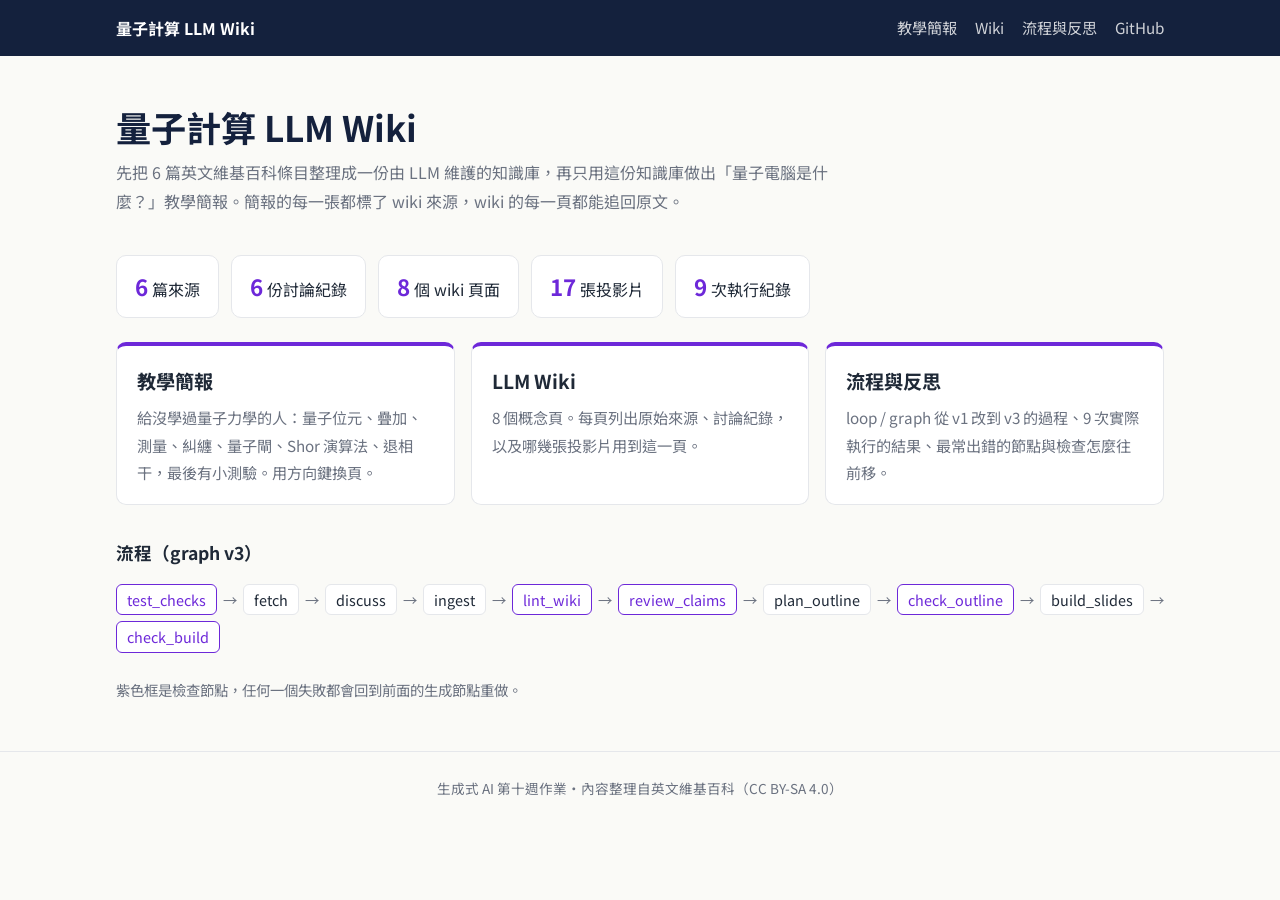
==== index.html @ 11603f65 "Quantum computing LLM Wiki and teaching slides - raw/: 6 Wikipedia articles (CC BY-SA 4.0), discussi" ====
<!DOCTYPE html>
<html lang="zh-Hant">
<head>
<meta charset="UTF-8">
<meta name="viewport" content="width=device-width, initial-scale=1.0">
<title>量子計算 LLM Wiki</title>
<meta name="description" content="用 LLM Wiki 整理量子計算入門知識，再從 wiki 產生給初學者的教學 HTML 簡報。">
<link rel="preconnect" href="https://fonts.googleapis.com">
<link href="https://fonts.googleapis.com/css2?family=Noto+Sans+TC:wght@400;700&display=swap" rel="stylesheet">
<link rel="stylesheet" href="assets/site.css">
</head>
<body>
<header class="site-header">
  <div class="container">
    <a class="logo" href="index.html">量子計算 LLM Wiki</a>
    <nav>
      <a href="slides.html">教學簡報</a>
      <a href="wiki.html">Wiki</a>
      <a href="workflow.html">流程與反思</a>
      <a href="https://github.com/Arthur031221/quantum-llm-wiki">GitHub</a>
    </nav>
  </div>
</header>

<main class="container">
  <div class="hero">
    <h1>量子計算 LLM Wiki</h1>
    <p>先把 6 篇英文維基百科條目整理成一份由 LLM 維護的知識庫，再只用這份知識庫做出「量子電腦是什麼？」教學簡報。簡報的每一張都標了 wiki 來源，wiki 的每一頁都能追回原文。</p>
  </div>

  <div class="stats">
    <div class="stat"><b>6</b>篇來源</div>
    <div class="stat"><b>6</b>份討論紀錄</div>
    <div class="stat"><b>8</b>個 wiki 頁面</div>
    <div class="stat"><b>17</b>張投影片</div>
    <div class="stat"><b>9</b>次執行紀錄</div>
  </div>

  <div class="cards">
    <a class="card" href="slides.html">
      <h2>教學簡報</h2>
      <p>給沒學過量子力學的人：量子位元、疊加、測量、糾纏、量子閘、Shor 演算法、退相干，最後有小測驗。用方向鍵換頁。</p>
    </a>
    <a class="card" href="wiki.html">
      <h2>LLM Wiki</h2>
      <p>8 個概念頁。每頁列出原始來源、討論紀錄，以及哪幾張投影片用到這一頁。</p>
    </a>
    <a class="card" href="workflow.html">
      <h2>流程與反思</h2>
      <p>loop / graph 從 v1 改到 v3 的過程、9 次實際執行的結果、最常出錯的節點與檢查怎麼往前移。</p>
    </a>
  </div>

  <h2 style="font-size:1.1rem">流程（graph v3）</h2>
  <div class="pipeline">
    <span class="check">test_checks</span><i>→</i><span>fetch</span><i>→</i><span>discuss</span><i>→</i>
    <span>ingest</span><i>→</i><span class="check">lint_wiki</span><i>→</i><span class="check">review_claims</span><i>→</i>
    <span>plan_outline</span><i>→</i><span class="check">check_outline</span><i>→</i><span>build_slides</span><i>→</i>
    <span class="check">check_build</span>
  </div>
  <p style="color:var(--muted);font-size:.9rem">紫色框是檢查節點，任何一個失敗都會回到前面的生成節點重做。</p>
</main>

<footer class="site-footer">生成式 AI 第十週作業・內容整理自英文維基百科（CC BY-SA 4.0）</footer>
</body>
</html>
---- assets/site.css ----
:root {
  --navy: #14213d;
  --accent: #6d28d9;
  --accent-soft: #ede9fe;
  --text: #1f2937;
  --muted: #6b7280;
  --bg: #fafaf7;
  --card: #ffffff;
  --border: #e5e7eb;
  --radius: 10px;
}
* { box-sizing: border-box; }
body {
  margin: 0; background: var(--bg); color: var(--text);
  font-family: "Noto Sans TC", -apple-system, "PingFang TC", "Microsoft JhengHei", sans-serif;
  line-height: 1.8; font-size: 16px;
}
a { color: var(--accent); }
.container { max-width: 1080px; margin: 0 auto; padding: 0 16px; }

.site-header { background: var(--navy); color: #fff; }
.site-header .container { display: flex; align-items: center; justify-content: space-between; height: 56px; gap: 16px; }
.site-header a { color: #fff; text-decoration: none; }
.site-header .logo { font-weight: 700; white-space: nowrap; }
.site-header nav { display: flex; gap: 18px; font-size: .95rem; overflow-x: auto; }
.site-header nav a { opacity: .8; white-space: nowrap; }
.site-header nav a.active, .site-header nav a:hover { opacity: 1; }

.site-footer { margin-top: 48px; padding: 24px 0; border-top: 1px solid var(--border); color: var(--muted); font-size: .85rem; text-align: center; }

/* 首頁 */
.hero { padding: 48px 0 16px; }
.hero h1 { margin: 0 0 8px; font-size: 2.2rem; color: var(--navy); line-height: 1.3; }
.hero p { margin: 0; color: var(--muted); max-width: 720px; }
.stats { display: flex; flex-wrap: wrap; gap: 12px; margin: 24px 0; }
.stat { background: var(--card); border: 1px solid var(--border); border-radius: var(--radius); padding: 10px 18px; }
.stat b { font-size: 1.4rem; color: var(--accent); margin-right: 4px; }
.cards { display: grid; grid-template-columns: repeat(auto-fit, minmax(260px, 1fr)); gap: 16px; margin: 8px 0 32px; }
.card {
  display: block; background: var(--card); border: 1px solid var(--border); border-top: 4px solid var(--accent);
  border-radius: var(--radius); padding: 18px 20px; color: var(--text); text-decoration: none;
  transition: transform .15s, box-shadow .15s;
}
.card:hover { transform: translateY(-2px); box-shadow: 0 6px 18px rgba(0,0,0,.08); }
.card h2 { margin: 0 0 6px; font-size: 1.2rem; }
.card p { margin: 0; color: var(--muted); font-size: .95rem; }
.pipeline { display: flex; flex-wrap: wrap; gap: 6px; align-items: center; font-size: .9rem; margin: 8px 0 24px; }
.pipeline span { background: var(--card); border: 1px solid var(--border); border-radius: 6px; padding: 2px 10px; }
.pipeline span.check { border-color: var(--accent); color: var(--accent); }
.pipeline i { color: var(--muted); font-style: normal; }

/* Wiki 與文件頁 */
.layout { display: grid; grid-template-columns: 260px 1fr; gap: 32px; padding-top: 24px; }
.sidebar { font-size: .92rem; position: sticky; top: 16px; align-self: start; max-height: calc(100vh - 32px); overflow-y: auto; }
.sidebar h1 { font-size: 1.05rem; margin: 0 0 8px; }
.sidebar h2 { font-size: .85rem; color: var(--muted); margin: 16px 0 4px; }
.sidebar ul { list-style: none; padding: 0; margin: 0; }
.sidebar li { margin: 2px 0; line-height: 1.5; }
.sidebar li a { text-decoration: none; }
.sidebar li a.active { font-weight: 700; }
.sidebar p, .sidebar table { display: none; }
.sidebar .extra { margin-top: 16px; padding-top: 12px; border-top: 1px solid var(--border); }

.doc { min-width: 0; }
.doc h1 { font-size: 1.9rem; margin: 0 0 12px; color: var(--navy); line-height: 1.3; }
.doc h2 { font-size: 1.3rem; margin: 32px 0 8px; padding-left: 10px; border-left: 4px solid var(--accent); }
.doc h3 { font-size: 1.1rem; margin: 24px 0 6px; }
.doc table { border-collapse: collapse; margin: 12px 0; display: block; overflow-x: auto; }
.doc th, .doc td { border: 1px solid var(--border); padding: 6px 12px; background: var(--card); text-align: left; vertical-align: top; }
.doc th { background: var(--accent-soft); }
.doc pre { background: #0f172a; color: #e2e8f0; padding: 12px 16px; border-radius: 8px; overflow-x: auto; font-size: .85rem; }
.doc code { font-size: .9em; }
.doc :not(pre) > code { background: var(--accent-soft); padding: 0 4px; border-radius: 4px; }
.doc .katex-display { overflow-x: auto; overflow-y: hidden; }
.doc pre.mermaid { background: var(--card); border: 1px solid var(--border); color: var(--text); text-align: center; }

.meta-box { background: var(--card); border: 1px solid var(--border); border-radius: var(--radius); padding: 12px 18px; margin: 0 0 20px; font-size: .92rem; }
.meta-box h4 { margin: 0 0 4px; font-size: .9rem; color: var(--muted); }
.meta-box ul { margin: 0 0 8px; padding-left: 1.2em; }
.summary { color: var(--muted); font-style: italic; margin-top: -4px; }

@media (max-width: 760px) {
  .layout { grid-template-columns: 1fr; }
  .sidebar { position: static; max-height: none; border-bottom: 1px solid var(--border); padding-bottom: 12px; }
  .hero h1 { font-size: 1.7rem; }
}
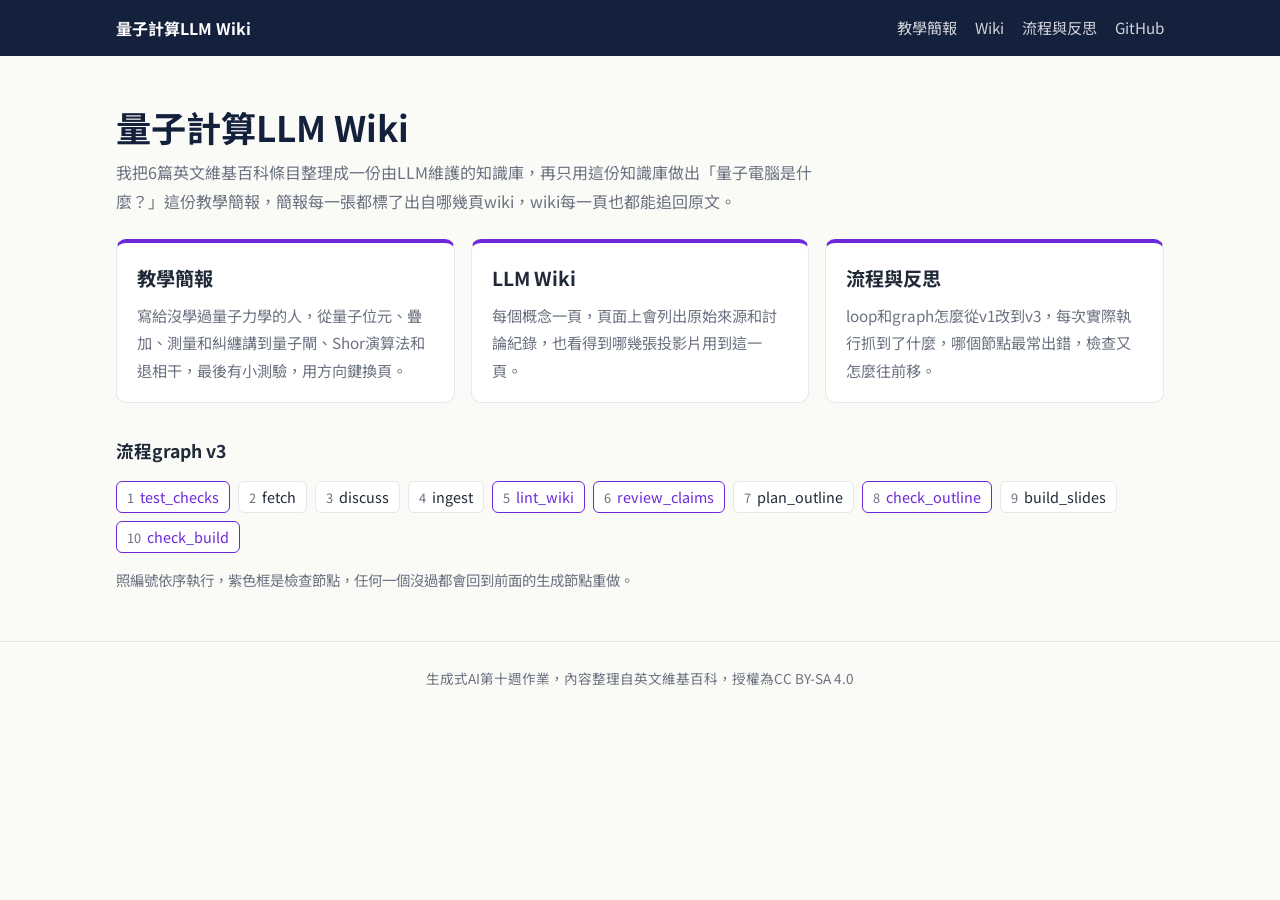
==== commit c6810926: "Rewrite all prose with new writing rules, fix number check for CJK-adjacent digits - humanizer and s" ====
--- a/index.html
+++ b/index.html
@@ -3,8 +3,8 @@
 <head>
 <meta charset="UTF-8">
 <meta name="viewport" content="width=device-width, initial-scale=1.0">
-<title>量子計算 LLM Wiki</title>
-<meta name="description" content="用 LLM Wiki 整理量子計算入門知識，再從 wiki 產生給初學者的教學 HTML 簡報。">
+<title>量子計算LLM Wiki</title>
+<meta name="description" content="用LLM Wiki整理量子計算入門知識，再從wiki產生給初學者的教學HTML簡報。">
 <link rel="preconnect" href="https://fonts.googleapis.com">
 <link href="https://fonts.googleapis.com/css2?family=Noto+Sans+TC:wght@400;700&display=swap" rel="stylesheet">
 <link rel="stylesheet" href="assets/site.css">
@@ -12,7 +12,7 @@
 <body>
 <header class="site-header">
   <div class="container">
-    <a class="logo" href="index.html">量子計算 LLM Wiki</a>
+    <a class="logo" href="index.html">量子計算LLM Wiki</a>
     <nav>
       <a href="slides.html">教學簡報</a>
       <a href="wiki.html">Wiki</a>
@@ -24,43 +24,33 @@
 
 <main class="container">
   <div class="hero">
-    <h1>量子計算 LLM Wiki</h1>
-    <p>先把 6 篇英文維基百科條目整理成一份由 LLM 維護的知識庫，再只用這份知識庫做出「量子電腦是什麼？」教學簡報。簡報的每一張都標了 wiki 來源，wiki 的每一頁都能追回原文。</p>
-  </div>
-
-  <div class="stats">
-    <div class="stat"><b>6</b>篇來源</div>
-    <div class="stat"><b>6</b>份討論紀錄</div>
-    <div class="stat"><b>8</b>個 wiki 頁面</div>
-    <div class="stat"><b>17</b>張投影片</div>
-    <div class="stat"><b>9</b>次執行紀錄</div>
+    <h1>量子計算LLM Wiki</h1>
+    <p>我把6篇英文維基百科條目整理成一份由LLM維護的知識庫，再只用這份知識庫做出「量子電腦是什麼？」這份教學簡報，簡報每一張都標了出自哪幾頁wiki，wiki每一頁也都能追回原文。</p>
   </div>
 
   <div class="cards">
     <a class="card" href="slides.html">
       <h2>教學簡報</h2>
-      <p>給沒學過量子力學的人：量子位元、疊加、測量、糾纏、量子閘、Shor 演算法、退相干，最後有小測驗。用方向鍵換頁。</p>
+      <p>寫給沒學過量子力學的人，從量子位元、疊加、測量和糾纏講到量子閘、Shor演算法和退相干，最後有小測驗，用方向鍵換頁。</p>
     </a>
     <a class="card" href="wiki.html">
       <h2>LLM Wiki</h2>
-      <p>8 個概念頁。每頁列出原始來源、討論紀錄，以及哪幾張投影片用到這一頁。</p>
+      <p>每個概念一頁，頁面上會列出原始來源和討論紀錄，也看得到哪幾張投影片用到這一頁。</p>
     </a>
     <a class="card" href="workflow.html">
       <h2>流程與反思</h2>
-      <p>loop / graph 從 v1 改到 v3 的過程、9 次實際執行的結果、最常出錯的節點與檢查怎麼往前移。</p>
+      <p>loop和graph怎麼從v1改到v3，每次實際執行抓到了什麼，哪個節點最常出錯，檢查又怎麼往前移。</p>
     </a>
   </div>
 
-  <h2 style="font-size:1.1rem">流程（graph v3）</h2>
-  <div class="pipeline">
-    <span class="check">test_checks</span><i>→</i><span>fetch</span><i>→</i><span>discuss</span><i>→</i>
-    <span>ingest</span><i>→</i><span class="check">lint_wiki</span><i>→</i><span class="check">review_claims</span><i>→</i>
-    <span>plan_outline</span><i>→</i><span class="check">check_outline</span><i>→</i><span>build_slides</span><i>→</i>
-    <span class="check">check_build</span>
-  </div>
-  <p style="color:var(--muted);font-size:.9rem">紫色框是檢查節點，任何一個失敗都會回到前面的生成節點重做。</p>
+  <h2 style="font-size:1.1rem">流程graph v3</h2>
+  <ol class="pipeline">
+    <li class="check">test_checks</li><li>fetch</li><li>discuss</li><li>ingest</li><li class="check">lint_wiki</li>
+    <li class="check">review_claims</li><li>plan_outline</li><li class="check">check_outline</li><li>build_slides</li><li class="check">check_build</li>
+  </ol>
+  <p style="color:var(--muted);font-size:.9rem">照編號依序執行，紫色框是檢查節點，任何一個沒過都會回到前面的生成節點重做。</p>
 </main>
 
-<footer class="site-footer">生成式 AI 第十週作業・內容整理自英文維基百科（CC BY-SA 4.0）</footer>
+<footer class="site-footer">生成式AI第十週作業，內容整理自英文維基百科，授權為CC BY-SA 4.0</footer>
 </body>
 </html>
--- a/assets/site.css
+++ b/assets/site.css
@@ -44,10 +44,10 @@
 .card:hover { transform: translateY(-2px); box-shadow: 0 6px 18px rgba(0,0,0,.08); }
 .card h2 { margin: 0 0 6px; font-size: 1.2rem; }
 .card p { margin: 0; color: var(--muted); font-size: .95rem; }
-.pipeline { display: flex; flex-wrap: wrap; gap: 6px; align-items: center; font-size: .9rem; margin: 8px 0 24px; }
-.pipeline span { background: var(--card); border: 1px solid var(--border); border-radius: 6px; padding: 2px 10px; }
-.pipeline span.check { border-color: var(--accent); color: var(--accent); }
-.pipeline i { color: var(--muted); font-style: normal; }
+.pipeline { display: flex; flex-wrap: wrap; gap: 8px; font-size: .9rem; margin: 8px 0 12px; padding: 0; list-style: none; counter-reset: step; }
+.pipeline li { background: var(--card); border: 1px solid var(--border); border-radius: 6px; padding: 2px 10px; counter-increment: step; }
+.pipeline li::before { content: counter(step); color: var(--muted); margin-right: 6px; font-size: .8rem; }
+.pipeline li.check { border-color: var(--accent); color: var(--accent); }
 
 /* Wiki 與文件頁 */
 .layout { display: grid; grid-template-columns: 260px 1fr; gap: 32px; padding-top: 24px; }
